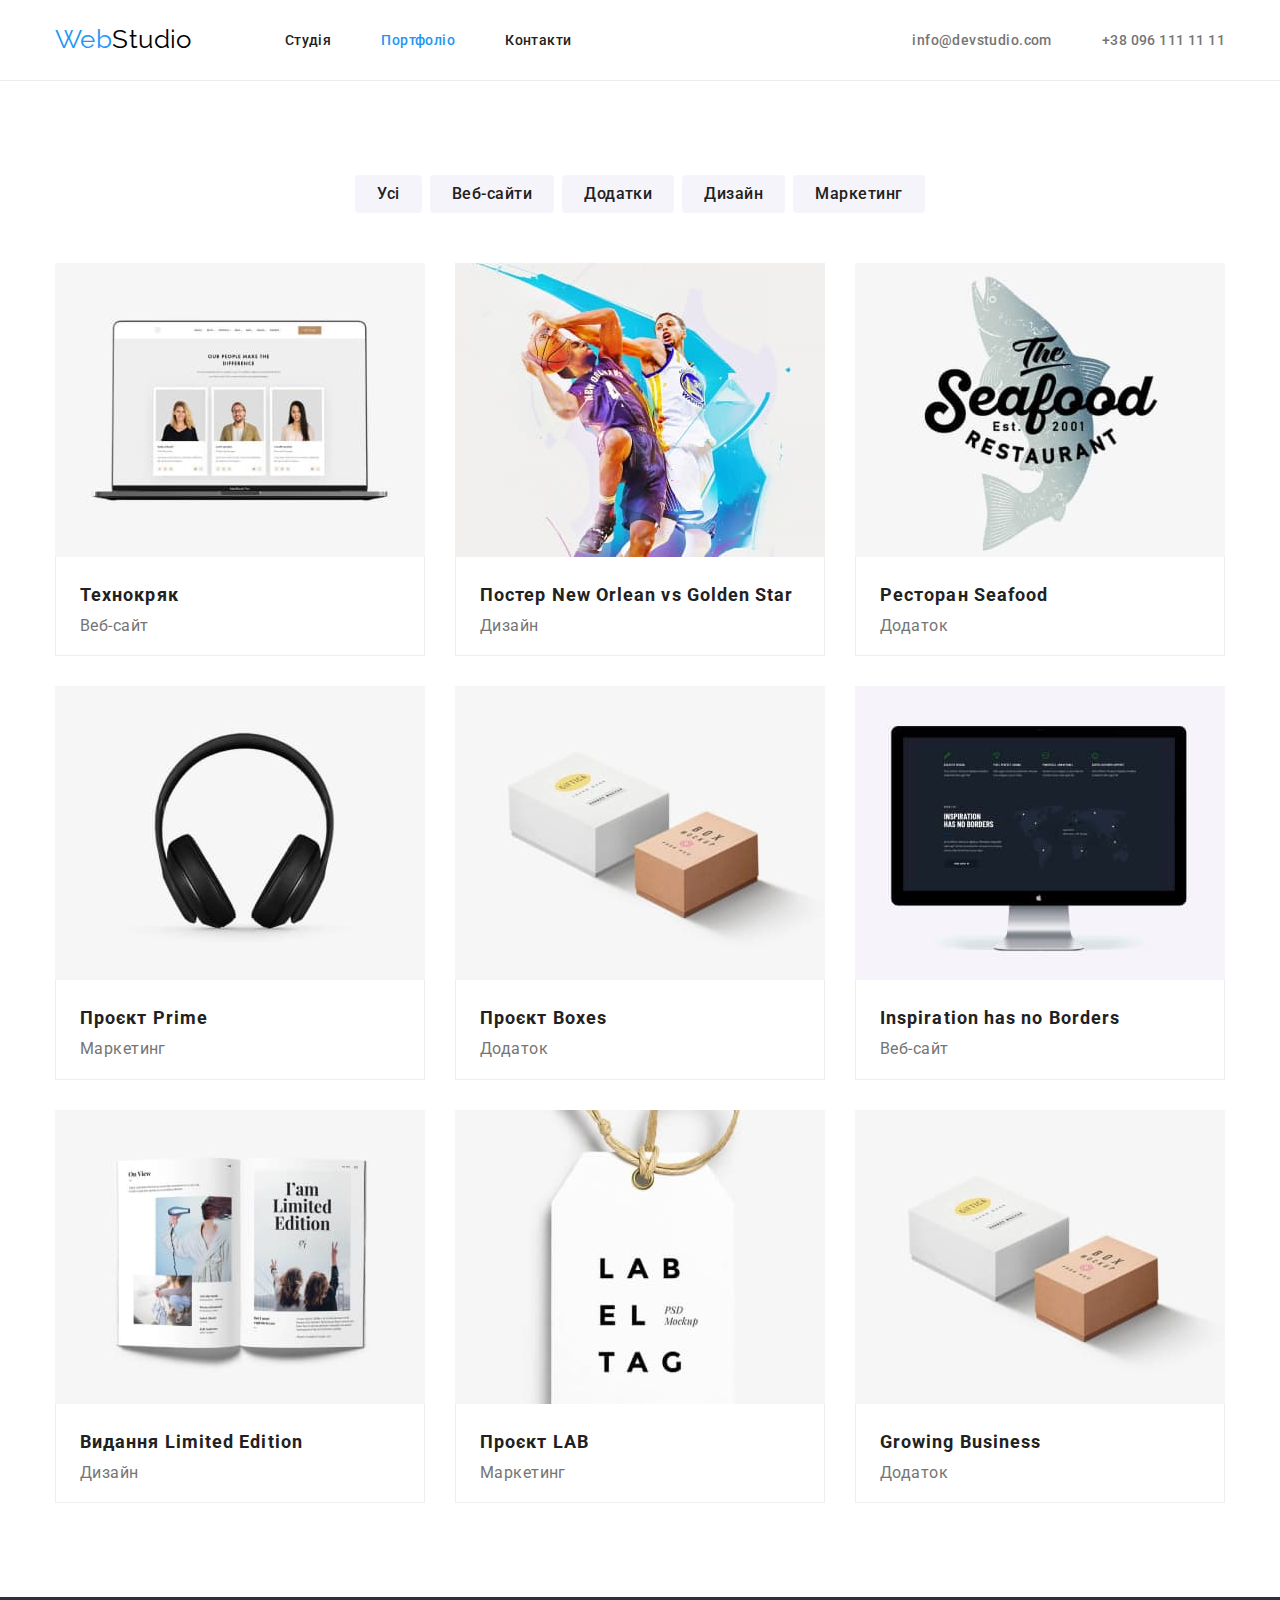
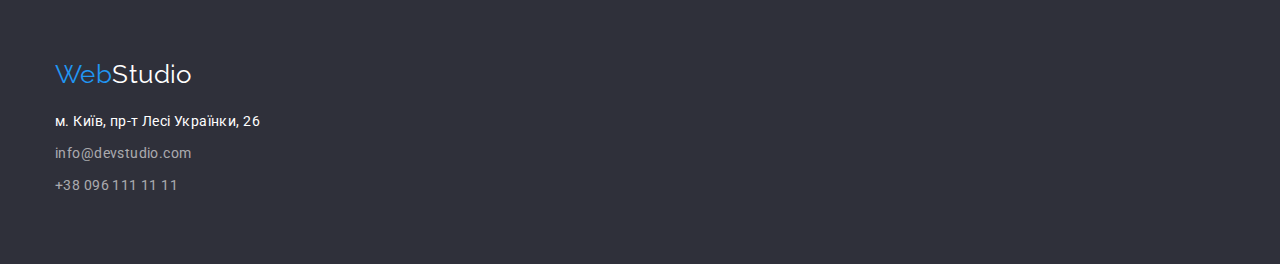
==== portfolio.html @ 55668244 "Initial commit" ====
<!DOCTYPE html>
<html lang="uk">
  <head>
    <meta charset="UTF-8" />
    <meta http-equiv="X-UA-Compatible" content="IE=edge" />
    <meta name="viewport" content="width=device-width, initial-scale=1.0" />
    <title>Document</title>
    <link rel="preconnect" href="https://fonts.googleapis.com" />
    <link rel="preconnect" href="https://fonts.gstatic.com" crossorigin />
    <link
      href="https://fonts.googleapis.com/css2?family=Raleway:wght@700&family=Roboto:wght@400;500;700;900&display=swap"
      rel="stylesheet"
    />
    <link
      rel="stylesheet"
      href="https://cdnjs.cloudflare.com/ajax/libs/modern-normalize/1.0.0/modern-normalize.min.css"
    />
    <link rel="stylesheet" href="./css/styles.css" />
  </head>
  <body>
    <header>
      <section class="header">
           <div class="container nav">
         <!-- Navigation -->
        <nav class="nav-link-block">
          <a href="WebStudio" class="link logo-header"
            ><span class="logo-color">Web</span>Studio</a
          >
          <ul class="nav-links">
              <li>
              <a class="link nav-header" href="./index.html">Студія</a>
            </li>
            <li>
              <a class="link nav-header current" href="./portfolio.html"
                >Портфоліо</a
              >
            </li>
            <li><a class="link nav-header" href="Контакти">Контакти</a></li>
          </ul>
        </nav>
        <ul class="nav-adress">
          <li>
            <a class="link nav-header-contact" href="mailto:info@devstudio.com"
              >info@devstudio.com</a
            >
          </li>
          <li>
            <a class="link nav-header-contact" href="tel:+14251234563"
              >+38 096 111 11 11</a
            >
          </li>
        </ul>
      </div>
    </section>
    </header>
    <main>
      <section class="portfolio">
        <div class="container">
          <h1 class="visually-hidden">Портфоліо</h1>

          <!-- Filer -->

          <ul class="portfolio-filter">
            <li><button class="button-ogdinary" type="button">Усі</button></li>
            <li>
              <button class="button-ogdinary" type="button">Веб-сайти</button>
            </li>
            <li>
              <button class="button-ogdinary" type="button">Додатки</button>
            </li>
            <li>
              <button class="button-ogdinary" type="button">Дизайн</button>
            </li>
            <li>
              <button class="button-ogdinary" type="button">Маркетинг</button>
            </li>
          </ul>

          <!-- Проекти клієнтів-->

          <ul class="portfolio-projects">
            <li class="portfolio-card">
              <img
                src="./images/proj1.jpg"
                alt="екран монітора"
                width="370"
                height="294"
              />
              <div class="portfolio-item">
              <h2 class="title-porfolio">Технокряк</h2>
              <p class="text-portfolio">Веб-сайт</p>
            </div>
            </li>
            <li class="portfolio-card">
              <img
                src="./images/proj2.jpg"
                alt="гравці в аскетбол"
                width="370"
                height="294"
              />
              <div class="portfolio-item">
              <h2 class="title-porfolio">Постер New Orlean vs Golden Star</h2>
              <p class="text-portfolio">Дизайн</p>
            </div>
            </li>
            <li class="portfolio-card">
              <img
                src="./images/proj3.jpg"
                alt="риба з логотипом"
                width="370"
                height="294"
              />
              <div class="portfolio-item">
              <h2 class="title-porfolio">Ресторан Seafood</h2>
              <p class="text-portfolio">Додаток</p>
            </div>
            </li>
            <li class="portfolio-card">
              <img
                src="./images/proj4.jpg"
                alt="навушники наглавні"
                width="370"
                height="294"
              />
              <div class="portfolio-item">
              <h2 class="title-porfolio">Проєкт Prime</h2>
              <p class="text-portfolio">Маркетинг</p>
            </div>
            </li>
            <li class="portfolio-card">
              <img
                src="./images/proj5.jpg"
                alt="дві коробки"
                width="370"
                height="294"
              />
              <div class="portfolio-item">
              <h2 class="title-porfolio">Проєкт Boxes</h2>
              <p class="text-portfolio">Додаток</p>
            </div>
            </li>
            <li class="portfolio-card">
              <img
                src="./images/proj6.jpg"
                alt="екран монітора"
                width="370"
                height="294"
              />
              <div class="portfolio-item">
              <h2 class="title-porfolio">Inspiration has no Borders</h2>
              <p class="text-portfolio">Веб-сайт</p>
            </div>
            </li>
            <li class="portfolio-card">
              <img
                src="./images/proj7.jpg"
                alt="відкритий журнал"
                width="370"
                height="294"
              />
              <div class="portfolio-item">
              <h2 class="title-porfolio">Видання Limited Edition</h2>
              <p class="text-portfolio">Дизайн</p>
            </div>
            </li>
            <li class="portfolio-card">
              <img
                src="./images/proj8.jpg"
                alt="етикетка"
                width="370"
                height="294"
              />
              <div class="portfolio-item">
              <h2 class="title-porfolio">Проєкт LAB</h2>
              <p class="text-portfolio">Маркетинг</p>
            </div>
            </li>
            <li class="portfolio-card">
              <img
                src="./images/proj5.jpg"
                alt="відкритий ноутбук"
                width="370"
                height="294"
              />
              <div class="portfolio-item">
              <h2 class="title-porfolio">Growing Business</h2>
              <p class="text-portfolio">Додаток</p>
            </div>
            </li>
          </ul>
        </div>
      </section>
    </main>
    <!--footer  -->
    <footer>
      <section class="footer">
        <div class="container">
          <a class="link logo-footer" href="WebStudio"><span class="logo-color">Web</span>Studio</a>
          <address >
             <ul class="footer-address">
              <li>
                <a class="link footer-link" href="м.Київ,_пр-т_Лесі_Українки,_26">
                  м. Київ, пр-т Лесі Українки, 26</a>
              </li>
              <li>
                <a class="link footer-link light-text" href="mailto:info@devstudio.com">info@devstudio.com</a>
              </li>
              <li>
                <a class="link footer-link light-text" href="tel:+14251234563">+38 096 111 11 11</a>
              </li>
            </ul>
              </address>
        </div>
      </section>
    </footer>
  </body>
</html>
---- css/styles.css ----
:root {
    --text-color: #757575;
    --title-text-color: #212121;
    --accent-color: #2196f3;
    --footer-color: #2f303a;
    --background-color: #ffffff;
    --accent-background-color: #f5f4fa;
    --conteiner-color: #eeeeee;
    --logo-color: black;
}

/* основні */
body {
    color: var(--text-color);
    background-color: var(--background-color);
    font-family: Roboto, sans-serif;
    font-size: 14px;
    letter-spacing: 0.03em;
}

button {
    font-family: inherit;
    font-weight: 500;
    font-size: 16px;
    line-height: 1.62;
    letter-spacing: 0.03em;
    text-align: center;
    margin: 0;
    padding: 0;
    border: none;
    cursor: pointer;
}

/* Приховати заголовок */
.visually-hidden {
    position: absolute;
    white-space: nowrap;
    width: 1px;
    height: 1px;
    overflow: hidden;
    border: 0;
    padding: 0;
    clip: rect(0 0 0 0);
    clip-path: inset(50%);
    margin: -1px;
}

ul,
ol {
    list-style: none;
    margin: 0;
    padding: 0;
}

img {
    display: block;
    max-width: 100%;
    height: auto;
}

address {
    font-style: normal;
    color: var(--background-color);
}

h1,
h2,
h3,
p {
    margin: 0;
}

.container {
    max-width: 1200px;
    padding-left: 15px;
    padding-right: 15px;
    margin: 0 auto;
}

.link {
    text-decoration: none;
    margin: 0;
    padding: 0;
}

.title-section {
    font-weight: 700;
    font-size: 36px;
    line-height: 1.2;
    text-align: center;
    color: var(--title-text-color);
}

/* Logo */
.logo-color {
    font-family: Raleway;
    font-weight: 700px;
    font-size: 26px;
    line-height: 1.2;
    color: var(--accent-color);
}

/*  buttons */

.button-ogdinary {
    background-color: var(--accent-background-color);
    color: var(--title-text-color);
    display: inline-block;
}

.button-aktion {
    background-color: var(--accent-color);
    color: var(--background-color);
    font-weight: 700;
    line-height: 1.9;
    letter-spacing: 0.06em;
    display: inline-block;
    align-items: center;
}

.button-ogdinary:hover,
.button-ogdinary:focus {
    background-color: var(--accent-color);
    color: var(--background-color);
}

/* Header */

.header {
    border-bottom: 1px solid #ececec;
}

.logo-header {
    font-family: Raleway;
    font-weight: 700px;
    font-size: 26px;
    line-height: 1.2;
    color: var(--logo-color);
}

.nav-header {
    font-weight: 500;
    line-height: 1, 2;
    color: var(--title-text-color);
}

.nav-header-contact {
    font-weight: 500;
    line-height: 1, 2;
    color: var(--text-color);
    padding: 20px 0;
}

.nav-header:hover,
.nav-header:focus {
    color: var(--accent-color);
}

.nav-header {
    display: block;
    padding-top: 32px;
    padding-bottom: 32px;
    margin-right: 50px;
}

.nav-header.current {
    color: var(--accent-color);
}

.nav-header-contact:hover,
.nav-header-contact:focus {
    color: var(--accent-color);
}

.nav {
    display: flex;
    justify-content: space-between;
    align-items: center;
}

.nav-link-block {
    display: flex;
}

.nav-link-block>a {
    padding: 24px 0;
}

.nav-adress {
    display: flex;
}

.nav-adress li {
    padding-left: 50px;
}

.nav-links {
    display: flex;
    /* width: 281px; */
    /* justify-content: space-between; */
    margin-left: 93px;
}

/* Hero */
.hero {
    background-color: var(--footer-color);
    margin-top: 0;
    margin-bottom: 0;
    text-align: center;
    padding-top: 200px;
    padding-bottom: 200px;
}

.hero-title {
    font-weight: 900;
    font-size: 44px;
    line-height: 1.4;
    text-align: center;
    letter-spacing: 0.06em;
    text-transform: uppercase;
    color: var(--background-color);
    /* padding-top: 200px; */
    padding-bottom: 30px;
    margin-bottom: 0px;
    margin-top: 0;
}

.hero .button-aktion {
    display: inline-block;
    /* margin-bottom: 200px; */
    min-width: 216px;
    height: 50px;
    border-radius: 4px;
    background: var(--accent-color);
    box-shadow: 0px 4px 4px rgba(0, 0, 0, 0.15);
}

.hero .button-aktion:hover,
.hero .button-aktion:focus {
    background-color: #188ce8;
}

/* advatages */

.advantages {
    padding-top: 94px;
    padding-bottom: 94px;
}

.advatages-box {
    display: flex;
    justify-content: space-between;
    margin: 0;
    padding: 0;
}

.advantages-list {
    width: 270px;
    margin-left: 30px;
}

.advantages-list:first-child {
    margin-left: 0;
}

.advatages-title {
    font-weight: 700;
    font-size: 14px;
    text-transform: uppercase;
    color: var(--title-text-color);
    margin-bottom: 10px;
}

.advatages-text {
    font-weight: 400;
    line-height: 1.7;
}

/* sections */

/* works */
.works {
    padding-bottom: 94px;
}

.works-box {
    display: flex;
    justify-content: center;
    padding-bottom: 94px;
}

.works-box li:not(:first-child) {
    margin-left: 30px;
}

.works .title-section {
    padding-bottom: 50px;
}

/* Team */
.team {
    background: var(--accent-background-color);
    padding-top: 94px;
    padding-bottom: 94px;
}

.team-names {
    font-weight: 500;
    font-size: 16px;
    line-height: 1.2;
    text-align: center;
    color: var(--title-text-color);
    margin-bottom: 10px;
}

.team-position {
    font-weight: 400;
    font-size: 16px;
    line-height: 1.2;
    text-align: center;
}

.team-box {
    display: flex;
    justify-content: center;
    margin-top: 50px;
}

.team-persons {
    padding-top: 30px;
    padding-bottom: 30px;
}

.team-list {
    background-color: var(--background-color);
    width: 270px;
    margin-left: 30px;
    box-shadow: 0px 1px 3px rgba(0, 0, 0, 0.12), 0px 1px 1px rgba(0, 0, 0, 0.14),
        0px 2px 1px rgba(0, 0, 0, 0.2);
    border-radius: 0px 0px 4px 4px;
}

.team-list:first-child {
    margin-left: 0;
}

/* Footer */
.footer {
    font-style: normal;
    background-color: var(--footer-color);
    padding-top: 62px;
    padding-bottom: 66px;
}

.footer-link {
    color: var(--background-color);
    font-weight: 400;
    line-height: 1.7;
    /* padding-top: 9px; */
}

.light-text {
    color: rgba(255, 255, 255, 0.6);
    margin-top: 8px;
    display: inline-block;
}

.footer-link:hover,
.footer-link:focus {
    color: var(--accent-color);
}

.logo-footer {
    font-family: Raleway;
    font-weight: 700px;
    font-size: 26px;
    line-height: 1.2;
    color: var(--background-color);
    display: block;
    margin-bottom: 20px;
}

.footer-address {
    /* display: inline-block; */
    width: 231px;
    /* height: 81px; */
}

/* Портфоліо 2 */

.portfolio {
    padding-top: 94px;
    padding-bottom: 94px;
}

.portfolio-item {
    padding: 20px 24px;
    border-right: 1px solid var(--conteiner-color);
    border-bottom: 1px solid var(--conteiner-color);
    border-left: 1px solid var(--conteiner-color);
}

.title-porfolio {
    font-weight: 700;
    font-size: 18px;
    line-height: 2;
    letter-spacing: 0.06em;
    color: var(--title-text-color);
    margin-bottom: 4px;
}

.text-portfolio {
    font-size: 16px;
    /* padding: 0 24px 20px 24px; */
}

.portfolio-filter {
    display: flex;
    gap: 8px;
    justify-content: center;
    margin-bottom: 50px;
}

.portfolio-filter .button-ogdinary {
    padding: 6px 22px;
    border-radius: 4px;
    border: none;
}

.portfolio-filter .button-ogdinary:hover,
.portfolio-filter .button-ogdinary:focus {
    background-color: var(--accent-color);
    box-shadow: 0px 3px 1px rgba(0, 0, 0, 0.1), 0px 1px 2px rgba(0, 0, 0, 0.08),
        0px 2px 2px rgba(0, 0, 0, 0.12);
}

.portfolio-projects {
    display: flex;
    gap: 30px;
    flex-wrap: wrap;
}

.portfolio-card {
    width: 370px;
    }
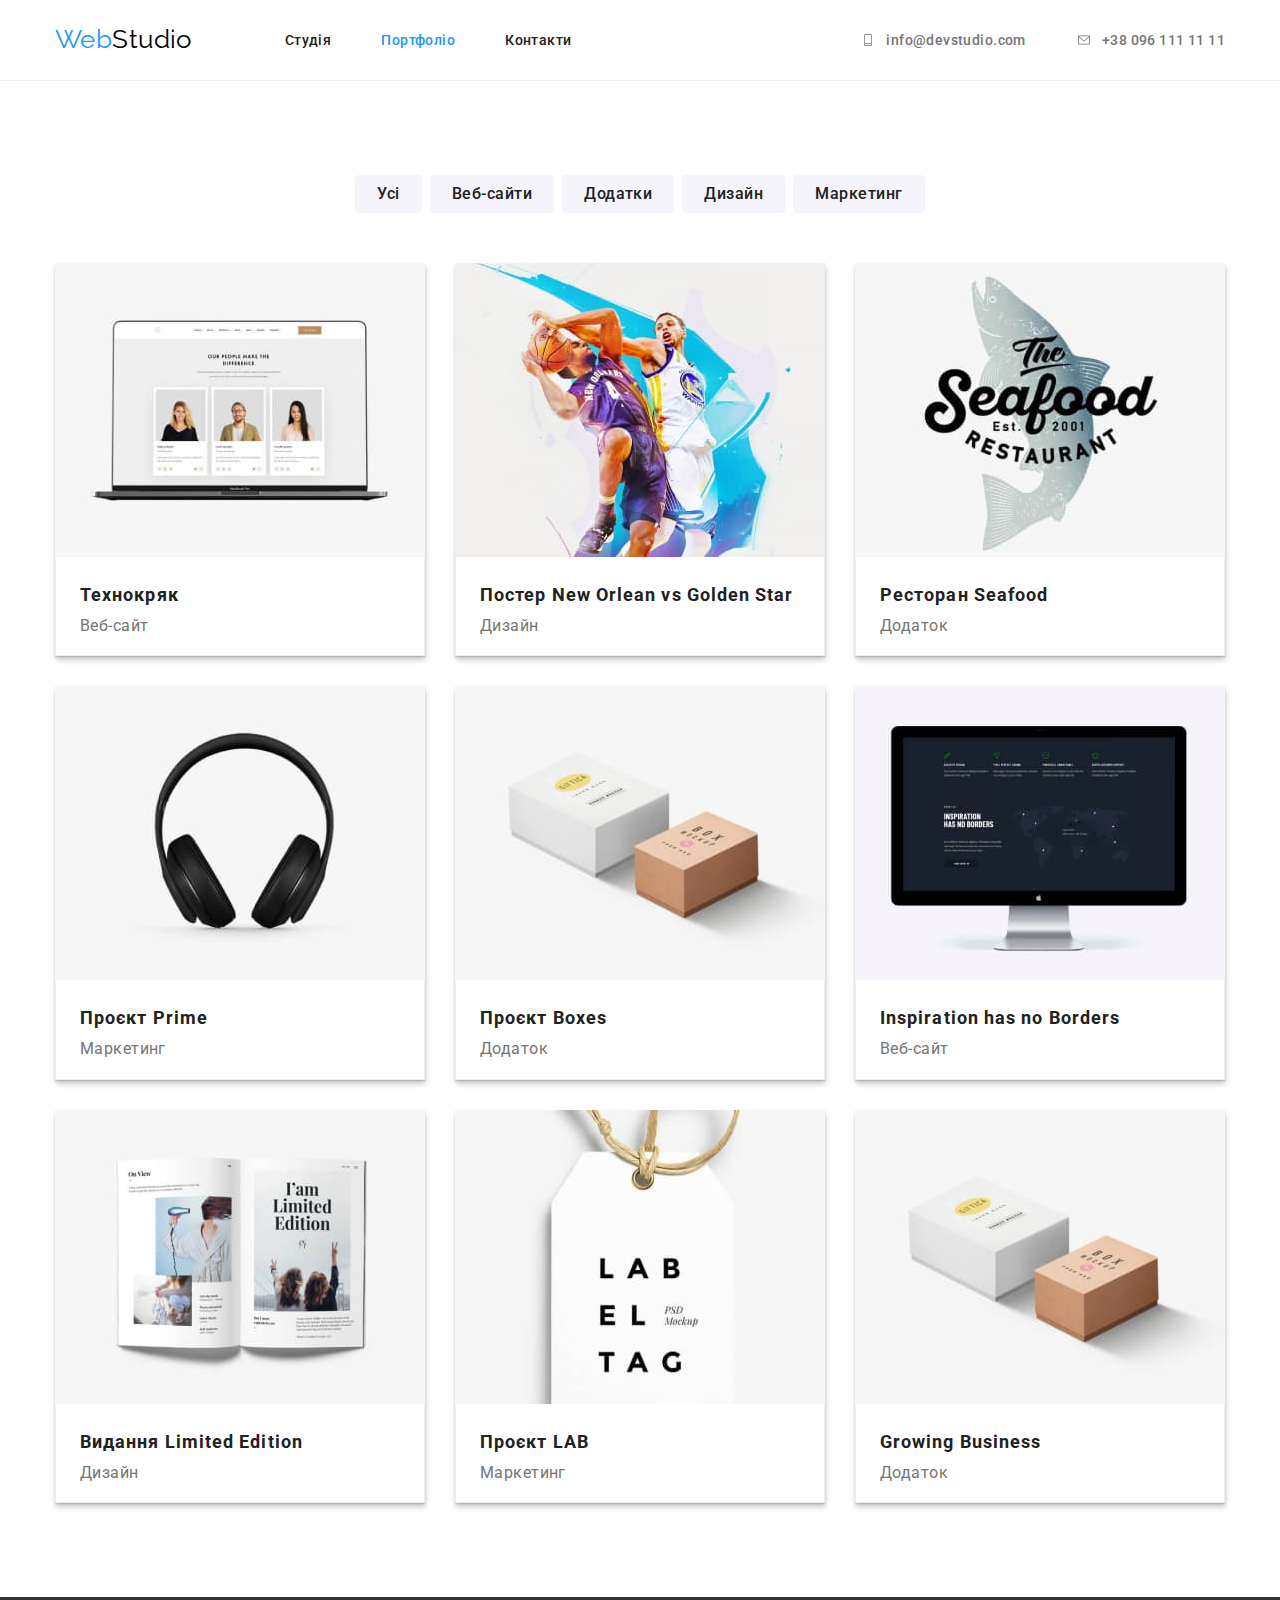
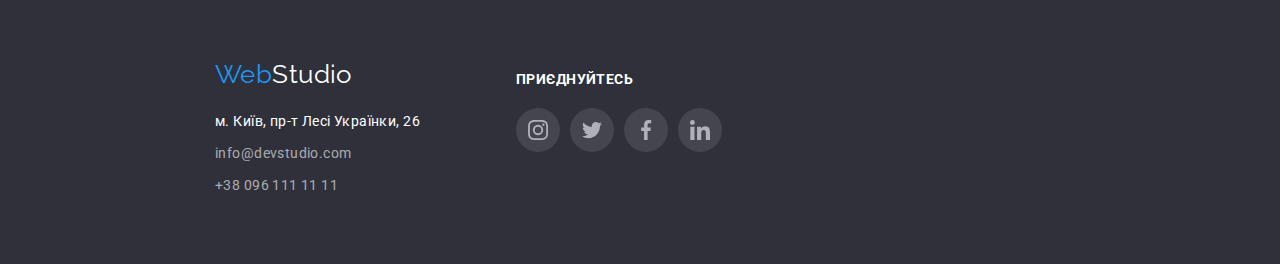
==== commit d3eb50bb: "sketch2" ====
--- a/portfolio.html
+++ b/portfolio.html
@@ -20,38 +20,46 @@
   <body>
     <header>
       <section class="header">
-           <div class="container nav">
-         <!-- Navigation -->
-        <nav class="nav-link-block">
-          <a href="WebStudio" class="link logo-header"
-            ><span class="logo-color">Web</span>Studio</a
-          >
-          <ul class="nav-links">
+        <div class="container nav">
+          <!-- Navigation -->
+          <nav class="nav-link-block">
+            <a href="WebStudio" class="link logo-header"
+              ><span class="logo-color">Web</span>Studio</a
+            >
+            <ul class="nav-links">
               <li>
-              <a class="link nav-header" href="./index.html">Студія</a>
-            </li>
-            <li>
-              <a class="link nav-header current" href="./portfolio.html"
-                >Портфоліо</a
+                <a class="link nav-header" href="./index.html">Студія</a>
+              </li>
+              <li>
+                <a class="link nav-header current" href="./portfolio.html"
+                  >Портфоліо</a
+                >
+              </li>
+              <li><a class="link nav-header" href="Контакти">Контакти</a></li>
+            </ul>
+          </nav>
+          <ul class="nav-adress">
+            <li>
+              <a
+                class="link nav-header-contact"
+                href="mailto:info@devstudio.com"
+                ><svg class="nav-icon" width="16px" height="12px">
+                  <use href="./images/icons.svg#icon-Vector"></use>
+                </svg>
+                info@devstudio.com</a
               >
             </li>
-            <li><a class="link nav-header" href="Контакти">Контакти</a></li>
+            <li>
+              <a class="link nav-header-contact" href="tel:+14251234563"
+                ><svg class="nav-icon" width="16px" height="12px">
+                  <use href="./images/icons.svg#icon-envelope"></use>
+                </svg>
+                +38 096 111 11 11</a
+              >
+            </li>
           </ul>
-        </nav>
-        <ul class="nav-adress">
-          <li>
-            <a class="link nav-header-contact" href="mailto:info@devstudio.com"
-              >info@devstudio.com</a
-            >
-          </li>
-          <li>
-            <a class="link nav-header-contact" href="tel:+14251234563"
-              >+38 096 111 11 11</a
-            >
-          </li>
-        </ul>
-      </div>
-    </section>
+        </div>
+      </section>
     </header>
     <main>
       <section class="portfolio">
@@ -80,112 +88,132 @@
 
           <ul class="portfolio-projects">
             <li class="portfolio-card">
-              <img
-                src="./images/proj1.jpg"
-                alt="екран монітора"
-                width="370"
-                height="294"
-              />
-              <div class="portfolio-item">
-              <h2 class="title-porfolio">Технокряк</h2>
-              <p class="text-portfolio">Веб-сайт</p>
-            </div>
-            </li>
-            <li class="portfolio-card">
-              <img
-                src="./images/proj2.jpg"
-                alt="гравці в аскетбол"
-                width="370"
-                height="294"
-              />
-              <div class="portfolio-item">
-              <h2 class="title-porfolio">Постер New Orlean vs Golden Star</h2>
-              <p class="text-portfolio">Дизайн</p>
-            </div>
-            </li>
-            <li class="portfolio-card">
-              <img
-                src="./images/proj3.jpg"
-                alt="риба з логотипом"
-                width="370"
-                height="294"
-              />
-              <div class="portfolio-item">
-              <h2 class="title-porfolio">Ресторан Seafood</h2>
-              <p class="text-portfolio">Додаток</p>
-            </div>
-            </li>
-            <li class="portfolio-card">
-              <img
-                src="./images/proj4.jpg"
-                alt="навушники наглавні"
-                width="370"
-                height="294"
-              />
-              <div class="portfolio-item">
-              <h2 class="title-porfolio">Проєкт Prime</h2>
-              <p class="text-portfolio">Маркетинг</p>
-            </div>
-            </li>
-            <li class="portfolio-card">
-              <img
-                src="./images/proj5.jpg"
-                alt="дві коробки"
-                width="370"
-                height="294"
-              />
-              <div class="portfolio-item">
-              <h2 class="title-porfolio">Проєкт Boxes</h2>
-              <p class="text-portfolio">Додаток</p>
-            </div>
-            </li>
-            <li class="portfolio-card">
-              <img
-                src="./images/proj6.jpg"
-                alt="екран монітора"
-                width="370"
-                height="294"
-              />
-              <div class="portfolio-item">
-              <h2 class="title-porfolio">Inspiration has no Borders</h2>
-              <p class="text-portfolio">Веб-сайт</p>
-            </div>
-            </li>
-            <li class="portfolio-card">
-              <img
-                src="./images/proj7.jpg"
-                alt="відкритий журнал"
-                width="370"
-                height="294"
-              />
-              <div class="portfolio-item">
-              <h2 class="title-porfolio">Видання Limited Edition</h2>
-              <p class="text-portfolio">Дизайн</p>
-            </div>
-            </li>
-            <li class="portfolio-card">
-              <img
-                src="./images/proj8.jpg"
-                alt="етикетка"
-                width="370"
-                height="294"
-              />
-              <div class="portfolio-item">
-              <h2 class="title-porfolio">Проєкт LAB</h2>
-              <p class="text-portfolio">Маркетинг</p>
-            </div>
-            </li>
-            <li class="portfolio-card">
-              <img
-                src="./images/proj5.jpg"
-                alt="відкритий ноутбук"
-                width="370"
-                height="294"
-              />
-              <div class="portfolio-item">
-              <h2 class="title-porfolio">Growing Business</h2>
-              <p class="text-portfolio">Додаток</p>
-            </div>
+              <div class="portfolio-box">
+                <img
+                  src="./images/proj1.jpg"
+                  alt="екран монітора"
+                  width="370"
+                  height="294"
+                />
+                <div class="portfolio-item">
+                  <h2 class="title-porfolio">Технокряк</h2>
+                  <p class="text-portfolio">Веб-сайт</p>
+                </div>
+              </div>
+            </li>
+            <li class="portfolio-card">
+              <div class="portfolio-box">
+                <img
+                  src="./images/proj2.jpg"
+                  alt="гравці в аскетбол"
+                  width="370"
+                  height="294"
+                />
+                <div class="portfolio-item">
+                  <h2 class="title-porfolio">
+                    Постер New Orlean vs Golden Star
+                  </h2>
+                  <p class="text-portfolio">Дизайн</p>
+                </div>
+              </div>
+            </li>
+            <li class="portfolio-card">
+              <div class="portfolio-box">
+                <img
+                  src="./images/proj3.jpg"
+                  alt="риба з логотипом"
+                  width="370"
+                  height="294"
+                />
+                <div class="portfolio-item">
+                  <h2 class="title-porfolio">Ресторан Seafood</h2>
+                  <p class="text-portfolio">Додаток</p>
+                </div>
+              </div>
+            </li>
+            <li class="portfolio-card">
+              <div class="portfolio-box">
+                <img
+                  src="./images/proj4.jpg"
+                  alt="навушники наглавні"
+                  width="370"
+                  height="294"
+                />
+                <div class="portfolio-item">
+                  <h2 class="title-porfolio">Проєкт Prime</h2>
+                  <p class="text-portfolio">Маркетинг</p>
+                </div>
+              </div>
+            </li>
+            <li class="portfolio-card">
+              <div class="portfolio-box">
+                <img
+                  src="./images/proj5.jpg"
+                  alt="дві коробки"
+                  width="370"
+                  height="294"
+                />
+                <div class="portfolio-item">
+                  <h2 class="title-porfolio">Проєкт Boxes</h2>
+                  <p class="text-portfolio">Додаток</p>
+                </div>
+              </div>
+            </li>
+            <li class="portfolio-card">
+              <div class="portfolio-box">
+                <img
+                  src="./images/proj6.jpg"
+                  alt="екран монітора"
+                  width="370"
+                  height="294"
+                />
+                <div class="portfolio-item">
+                  <h2 class="title-porfolio">Inspiration has no Borders</h2>
+                  <p class="text-portfolio">Веб-сайт</p>
+                </div>
+              </div>
+            </li>
+            <li class="portfolio-card">
+              <div class="portfolio-box">
+                <img
+                  src="./images/proj7.jpg"
+                  alt="відкритий журнал"
+                  width="370"
+                  height="294"
+                />
+                <div class="portfolio-item">
+                  <h2 class="title-porfolio">Видання Limited Edition</h2>
+                  <p class="text-portfolio">Дизайн</p>
+                </div>
+              </div>
+            </li>
+            <li class="portfolio-card">
+              <div class="portfolio-box">
+                <img
+                  src="./images/proj8.jpg"
+                  alt="етикетка"
+                  width="370"
+                  height="294"
+                />
+                <div class="portfolio-item">
+                  <h2 class="title-porfolio">Проєкт LAB</h2>
+                  <p class="text-portfolio">Маркетинг</p>
+                </div>
+              </div>
+            </li>
+            <li class="portfolio-card">
+              <div class="portfolio-box">
+                <img
+                  src="./images/proj5.jpg"
+                  alt="відкритий ноутбук"
+                  width="370"
+                  height="294"
+                />
+                <div class="portfolio-item">
+                  <h2 class="title-porfolio">Growing Business</h2>
+                  <p class="text-portfolio">Додаток</p>
+                </div>
+              </div>
             </li>
           </ul>
         </div>
@@ -195,21 +223,71 @@
     <footer>
       <section class="footer">
         <div class="container">
-          <a class="link logo-footer" href="WebStudio"><span class="logo-color">Web</span>Studio</a>
-          <address >
-             <ul class="footer-address">
+          <div class="footer-left">
+            <a class="link logo-footer" href="WebStudio"
+              ><span class="logo-color">Web</span>Studio</a
+            >
+            <address>
+              <ul class="footer-address">
+                <li>
+                  <a
+                    class="link footer-link"
+                    href="м.Київ,_пр-т_Лесі_Українки,_26"
+                  >
+                    м. Київ, пр-т Лесі Українки, 26</a
+                  >
+                </li>
+                <li>
+                  <a
+                    class="link footer-link light-text"
+                    href="mailto:info@devstudio.com"
+                    >info@devstudio.com</a
+                  >
+                </li>
+                <li>
+                  <a class="link footer-link light-text" href="tel:+14251234563"
+                    >+38 096 111 11 11</a
+                  >
+                </li>
+              </ul>
+            </address>
+          </div>
+          <div class="footer-right">
+            <ul class="footer-social">
               <li>
-                <a class="link footer-link" href="м.Київ,_пр-т_Лесі_Українки,_26">
-                  м. Київ, пр-т Лесі Українки, 26</a>
-              </li>
-              <li>
-                <a class="link footer-link light-text" href="mailto:info@devstudio.com">info@devstudio.com</a>
-              </li>
-              <li>
-                <a class="link footer-link light-text" href="tel:+14251234563">+38 096 111 11 11</a>
+                <p class="join-in">приєднуйтесь</p>
+              </li>
+                <li>
+                <ul class="footer-icons-block">
+                  <li>
+                    <a class="icon-link-footer" href="">
+                      <svg class="social-icons-footer">
+                        <use href="./images/icons.svg#icon-instagram"></use>
+                      </svg>
+                    </a>
+                  </li>
+                  <li>
+                    <a class="icon-link-footer" href="">
+                      <svg class="social-icons-footer">
+                        <use href="./images/icons.svg#icon-twitter"></use></svg
+                    ></a>
+                  </li>
+                  <li>
+                    <a class="icon-link-footer" href=""
+                      ><svg class="social-icons-footer">
+                        <use href="./images/icons.svg#icon-facebook"></use></svg
+                    ></a>
+                  </li>
+                  <li>
+                    <a class="icon-link-footer" href=""
+                      ><svg class="social-icons-footer">
+                        <use href="./images/icons.svg#icon-linkedin"></use></svg
+                    ></a>
+                  </li>
+                </ul>
               </li>
             </ul>
-              </address>
+          </div>
         </div>
       </section>
     </footer>
--- a/css/styles.css
+++ b/css/styles.css
@@ -7,6 +7,7 @@
     --accent-background-color: #f5f4fa;
     --conteiner-color: #eeeeee;
     --logo-color: black;
+    --social-icon-color: #AFB1B8;
 }
 
 /* основні */
@@ -124,6 +125,61 @@
     color: var(--background-color);
 }
 
+/* Icons */
+.social-icons-block {
+    display: flex;
+    width: 206px;
+    justify-content: center;
+    gap: 10px;
+    margin: 16px 32px 0px 32px;
+}
+
+.icon-link {
+    width: 44px;
+    height: 44px;
+    border-radius: 50%;
+    display: flex;
+    align-items: center;
+    justify-content: center;
+}
+
+/* .icon-link-footer {
+    width: 44px;
+    height: 44px;
+    border-radius: 50%;
+    display: flex;
+    align-items: center;
+    justify-content: center;
+    background-color: rgba(255, 255, 255, 0.1);
+}
+
+.icon-link-footer:hover,
+.icon-link-footer:focus {
+    background-color: var(--accent-color);  
+} */
+.social-icons {
+    width: 20px;
+    height: 20px;
+    fill: var(--social-icon-color);
+}
+
+/* .social-icons-footer {
+    width: 20px;
+    height: 20px;
+    fill: var(--background-color);
+} */
+
+.icon-link:hover,
+.icon-link:focus {
+    background-color: var(--accent-color);
+}
+
+.icon-link:hover>.social-icons,
+.icon-link:focus>.social-icons {
+    fill: var(--background-color);
+}
+
+
 /* Header */
 
 .header {
@@ -149,6 +205,13 @@
     line-height: 1, 2;
     color: var(--text-color);
     padding: 20px 0;
+    display: flex;
+    align-items: center;
+}
+
+.nav-icon {
+    margin-right: 10px;
+    fill: currentColor;
 }
 
 .nav-header:hover,
@@ -203,13 +266,19 @@
 
 /* Hero */
 .hero {
-    background-color: var(--footer-color);
-    margin-top: 0;
-    margin-bottom: 0;
+
+    /* margin-top: 0;
+    margin-bottom: 0; */
     text-align: center;
     padding-top: 200px;
     padding-bottom: 200px;
-}
+    max-width: 1600px;
+    margin: 0 auto;
+    background-color: var(--footer-color);
+    background-image: linear-gradient(rgba(47, 48, 58, 0.4), rgba(47, 48, 58, 0.4)),
+        url('../images/webstudio.jpg');
+}
+
 
 .hero-title {
     font-weight: 900;
@@ -263,6 +332,13 @@
     margin-left: 0;
 }
 
+.advantages-icon {
+    display: block;
+    padding: 25px 100px;
+    background-color: var(--accent-background-color);
+    margin-bottom: 30px;
+}
+
 .advatages-title {
     font-weight: 700;
     font-size: 14px;
@@ -286,7 +362,7 @@
 .works-box {
     display: flex;
     justify-content: center;
-    padding-bottom: 94px;
+    /* padding-bottom: 94px; */
 }
 
 .works-box li:not(:first-child) {
@@ -344,8 +420,51 @@
     margin-left: 0;
 }
 
+/* Clients */
+
+.clients {padding-top: 94px;
+padding-bottom: 94px;}
+    
+.clients-list {display: flex;
+    justify-content: space-between;
+    width: 170px;
+     gap: 30px;
+    margin-top: 50px;}
+
+    .icon-link-client {
+        display: flex;
+        width: 170px;
+
+    }
+
+.clients-item {
+    display: flex;
+    justify-content: center;
+    align-items: center;
+    width: 170px;
+    height: 92px;
+    border: 1px solid var(--text-color);
+    border-radius: 4px;
+    outline: transparent;
+}
+.clients-icon{
+   fill: var(--social-icon-color);  
+}
+
+.clients-icon:hover,
+.clients-icon:focus {
+    fill: var(--accent-color);
+}
+.clients-item:hover,
+.clients-item:focus {
+    border: 1px solid var(--accent-color);
+}
+
+
 /* Footer */
 .footer {
+    width: 1600px;
+    margin: 0 auto;
     font-style: normal;
     background-color: var(--footer-color);
     padding-top: 62px;
@@ -381,10 +500,69 @@
 }
 
 .footer-address {
-    /* display: inline-block; */
-    width: 231px;
-    /* height: 81px; */
-}
+      width: 231px;
+    }
+
+.footer .container {
+    display: flex;
+    justify-content: flex-start;
+    }
+
+.footer-left {
+    display: block;
+    margin-right: 70px;
+}
+
+.footer-right {
+    display: block;
+    width: 206px;
+}
+
+.footer-social {
+    margin-top: 12px;
+}
+
+.footer-icons-block {
+    display: flex;
+    width: 206px;
+    justify-content: center;
+    gap: 10px;
+    margin-top: 20px;
+}
+
+.join-in {
+    font-weight: 700;
+    font-size: 14px;
+    line-height: 1.2;
+    letter-spacing: 0.03em;
+    text-transform: uppercase;
+    color: var(--background-color);
+    margin-top: 0px;
+}
+
+.icon-link-footer {
+    width: 44px;
+    height: 44px;
+    border-radius: 50%;
+    display: flex;
+    align-items: center;
+    justify-content: center;
+    background-color: rgba(255, 255, 255, 0.1);
+    margin: 0;
+}
+
+.icon-link-footer:hover,
+.icon-link-footer:focus {
+    background-color: var(--accent-color);
+}
+
+.social-icons-footer {
+    width: 20px;
+    height: 20px;
+    fill: var(--background-color);
+}
+
+
 
 /* Портфоліо 2 */
 
@@ -442,5 +620,8 @@
 
 .portfolio-card {
     width: 370px;
-    }
-
+}
+
+.portfolio-box {
+    box-shadow: 0px 1px 1px rgba(0, 0, 0, 0.12), 0px 4px 4px rgba(0, 0, 0, 0.06), 1px 4px 6px rgba(0, 0, 0, 0.16);
+}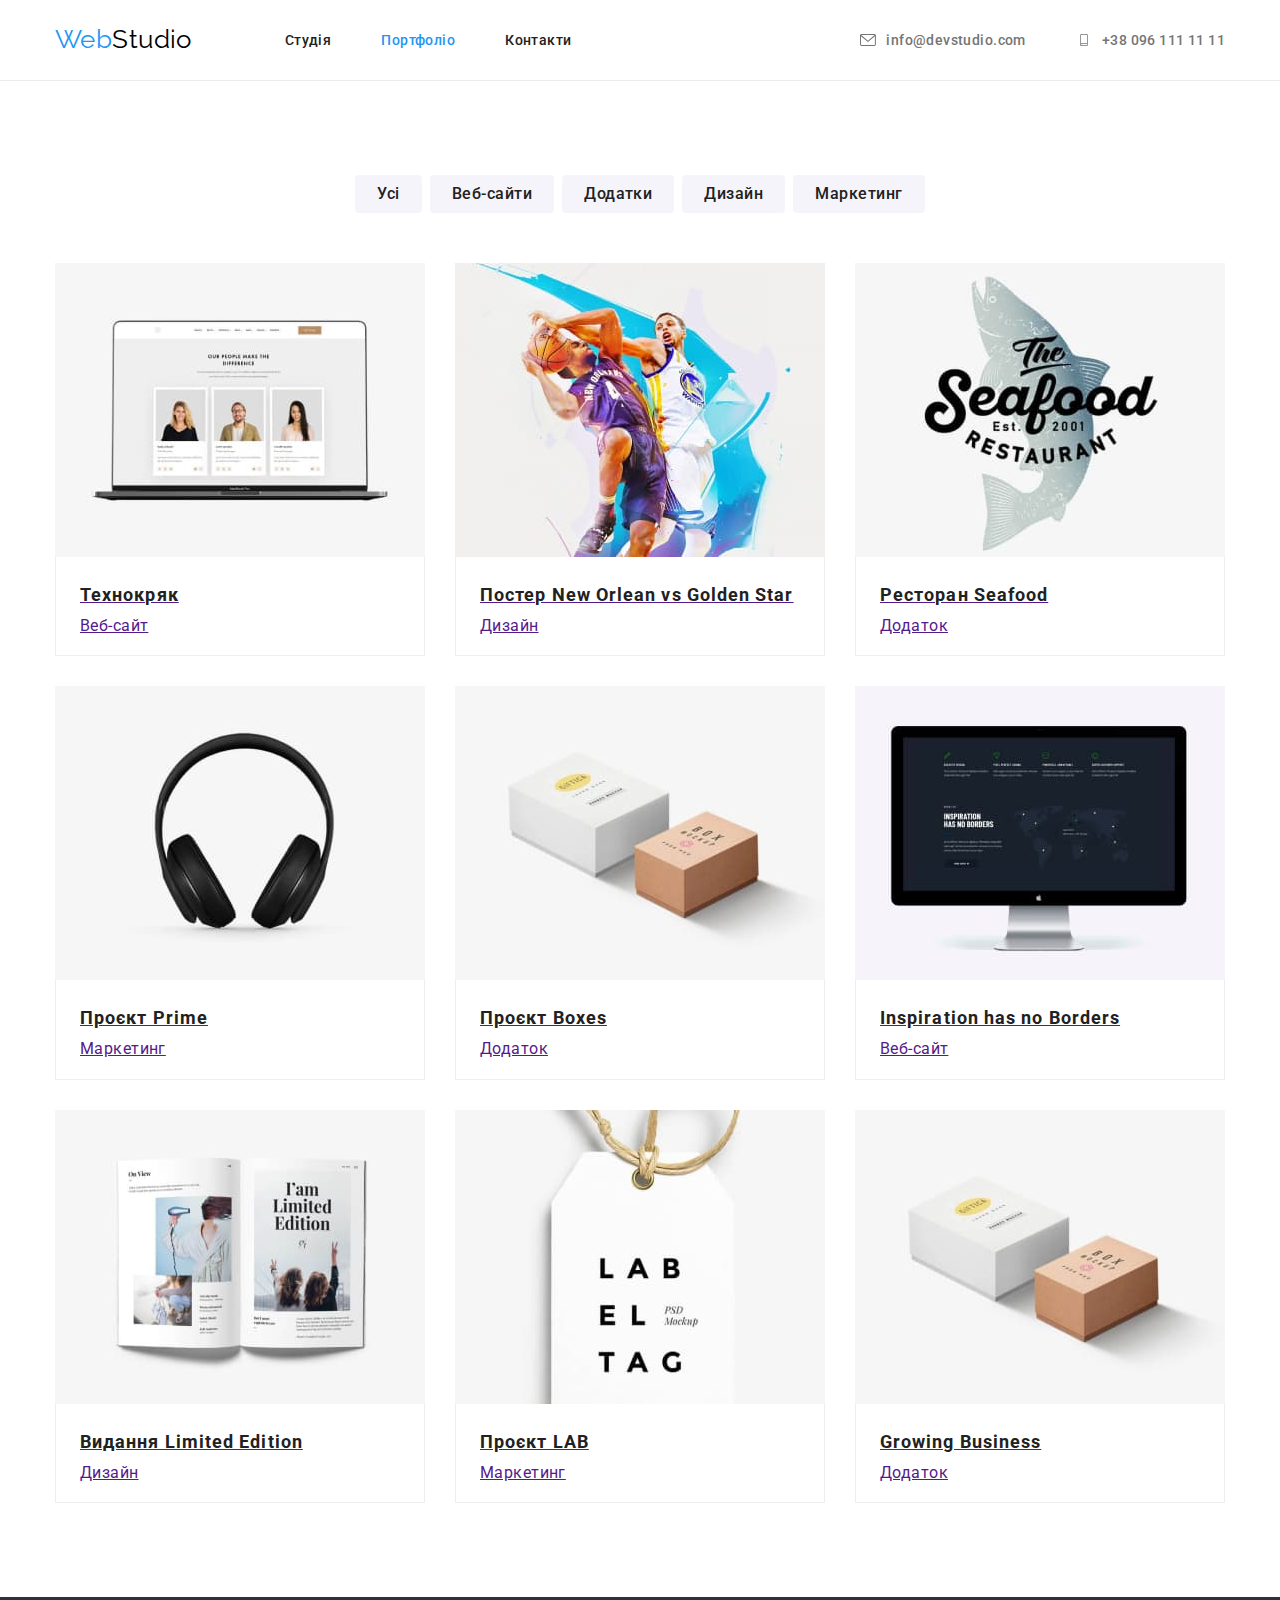
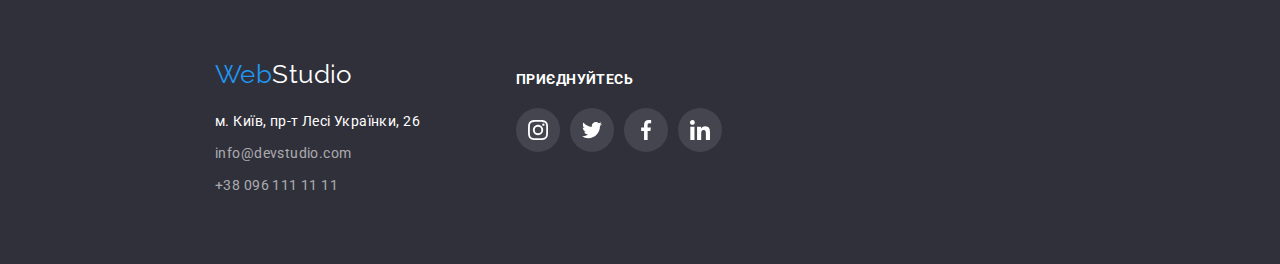
==== commit 9b65ceaf: "my-good" ====
--- a/portfolio.html
+++ b/portfolio.html
@@ -44,7 +44,7 @@
                 class="link nav-header-contact"
                 href="mailto:info@devstudio.com"
                 ><svg class="nav-icon" width="16px" height="12px">
-                  <use href="./images/icons.svg#icon-Vector"></use>
+                  <use href="./images/icons.svg#icon-mail"></use>
                 </svg>
                 info@devstudio.com</a
               >
@@ -52,7 +52,7 @@
             <li>
               <a class="link nav-header-contact" href="tel:+14251234563"
                 ><svg class="nav-icon" width="16px" height="12px">
-                  <use href="./images/icons.svg#icon-envelope"></use>
+                  <use href="./images/icons.svg#icon-telephone"></use>
                 </svg>
                 +38 096 111 11 11</a
               >
@@ -88,6 +88,7 @@
 
           <ul class="portfolio-projects">
             <li class="portfolio-card">
+              <a class="portfolio-a" href="">
               <div class="portfolio-box">
                 <img
                   src="./images/proj1.jpg"
@@ -99,9 +100,10 @@
                   <h2 class="title-porfolio">Технокряк</h2>
                   <p class="text-portfolio">Веб-сайт</p>
                 </div>
-              </div>
-            </li>
-            <li class="portfolio-card">
+              </div></a>
+            </li>
+            <li class="portfolio-card">
+              <a class="portfolio-a" href="">
               <div class="portfolio-box">
                 <img
                   src="./images/proj2.jpg"
@@ -115,9 +117,10 @@
                   </h2>
                   <p class="text-portfolio">Дизайн</p>
                 </div>
-              </div>
-            </li>
-            <li class="portfolio-card">
+              </div></a>
+            </li>
+            <li class="portfolio-card">
+              <a class="portfolio-a" href="">
               <div class="portfolio-box">
                 <img
                   src="./images/proj3.jpg"
@@ -129,9 +132,10 @@
                   <h2 class="title-porfolio">Ресторан Seafood</h2>
                   <p class="text-portfolio">Додаток</p>
                 </div>
-              </div>
-            </li>
-            <li class="portfolio-card">
+              </div></a>
+            </li>
+            <li class="portfolio-card">
+              <a class="portfolio-a" href="">
               <div class="portfolio-box">
                 <img
                   src="./images/proj4.jpg"
@@ -143,9 +147,10 @@
                   <h2 class="title-porfolio">Проєкт Prime</h2>
                   <p class="text-portfolio">Маркетинг</p>
                 </div>
-              </div>
-            </li>
-            <li class="portfolio-card">
+              </div></a>
+            </li>
+            <li class="portfolio-card">
+              <a class="portfolio-a" href="">
               <div class="portfolio-box">
                 <img
                   src="./images/proj5.jpg"
@@ -157,9 +162,10 @@
                   <h2 class="title-porfolio">Проєкт Boxes</h2>
                   <p class="text-portfolio">Додаток</p>
                 </div>
-              </div>
-            </li>
-            <li class="portfolio-card">
+              </div></a>
+            </li>
+            <li class="portfolio-card">
+              <a class="portfolio-a" href="">
               <div class="portfolio-box">
                 <img
                   src="./images/proj6.jpg"
@@ -171,9 +177,10 @@
                   <h2 class="title-porfolio">Inspiration has no Borders</h2>
                   <p class="text-portfolio">Веб-сайт</p>
                 </div>
-              </div>
-            </li>
-            <li class="portfolio-card">
+              </div></a>
+            </li>
+            <li class="portfolio-card">
+              <a class="portfolio-a" href="">
               <div class="portfolio-box">
                 <img
                   src="./images/proj7.jpg"
@@ -185,9 +192,10 @@
                   <h2 class="title-porfolio">Видання Limited Edition</h2>
                   <p class="text-portfolio">Дизайн</p>
                 </div>
-              </div>
-            </li>
-            <li class="portfolio-card">
+              </div></a>
+            </li>
+            <li class="portfolio-card">
+              <a class="portfolio-a" href="">
               <div class="portfolio-box">
                 <img
                   src="./images/proj8.jpg"
@@ -199,9 +207,10 @@
                   <h2 class="title-porfolio">Проєкт LAB</h2>
                   <p class="text-portfolio">Маркетинг</p>
                 </div>
-              </div>
-            </li>
-            <li class="portfolio-card">
+              </div></a>
+            </li>
+            <li class="portfolio-card">
+              <a class="portfolio-a" href="">
               <div class="portfolio-box">
                 <img
                   src="./images/proj5.jpg"
@@ -213,7 +222,7 @@
                   <h2 class="title-porfolio">Growing Business</h2>
                   <p class="text-portfolio">Додаток</p>
                 </div>
-              </div>
+              </div></a>
             </li>
           </ul>
         </div>
--- a/css/styles.css
+++ b/css/styles.css
@@ -433,13 +433,12 @@
 
     .icon-link-client {
         display: flex;
-        width: 170px;
-
+         width: 170px;
+        justify-content: center;
     }
 
 .clients-item {
     display: flex;
-    justify-content: center;
     align-items: center;
     width: 170px;
     height: 92px;
@@ -448,7 +447,8 @@
     outline: transparent;
 }
 .clients-icon{
-   fill: var(--social-icon-color);  
+   fill: var(--social-icon-color); 
+   text-align: center;
 }
 
 .clients-icon:hover,
@@ -578,6 +578,7 @@
     border-left: 1px solid var(--conteiner-color);
 }
 
+
 .title-porfolio {
     font-weight: 700;
     font-size: 18px;
@@ -612,6 +613,11 @@
         0px 2px 2px rgba(0, 0, 0, 0.12);
 }
 
+
+.portfolio-a > .portfolio-box:hover, 
+.portfolio-a > .portfolio-box:focus {
+    box-shadow: 0px 1px 1px rgba(0, 0, 0, 0.12), 0px 4px 4px rgba(0, 0, 0, 0.06), 1px 4px 6px rgba(0, 0, 0, 0.16); 
+}
 .portfolio-projects {
     display: flex;
     gap: 30px;
@@ -622,6 +628,6 @@
     width: 370px;
 }
 
-.portfolio-box {
+/* .portfolio-box {
     box-shadow: 0px 1px 1px rgba(0, 0, 0, 0.12), 0px 4px 4px rgba(0, 0, 0, 0.06), 1px 4px 6px rgba(0, 0, 0, 0.16);
-}+} */